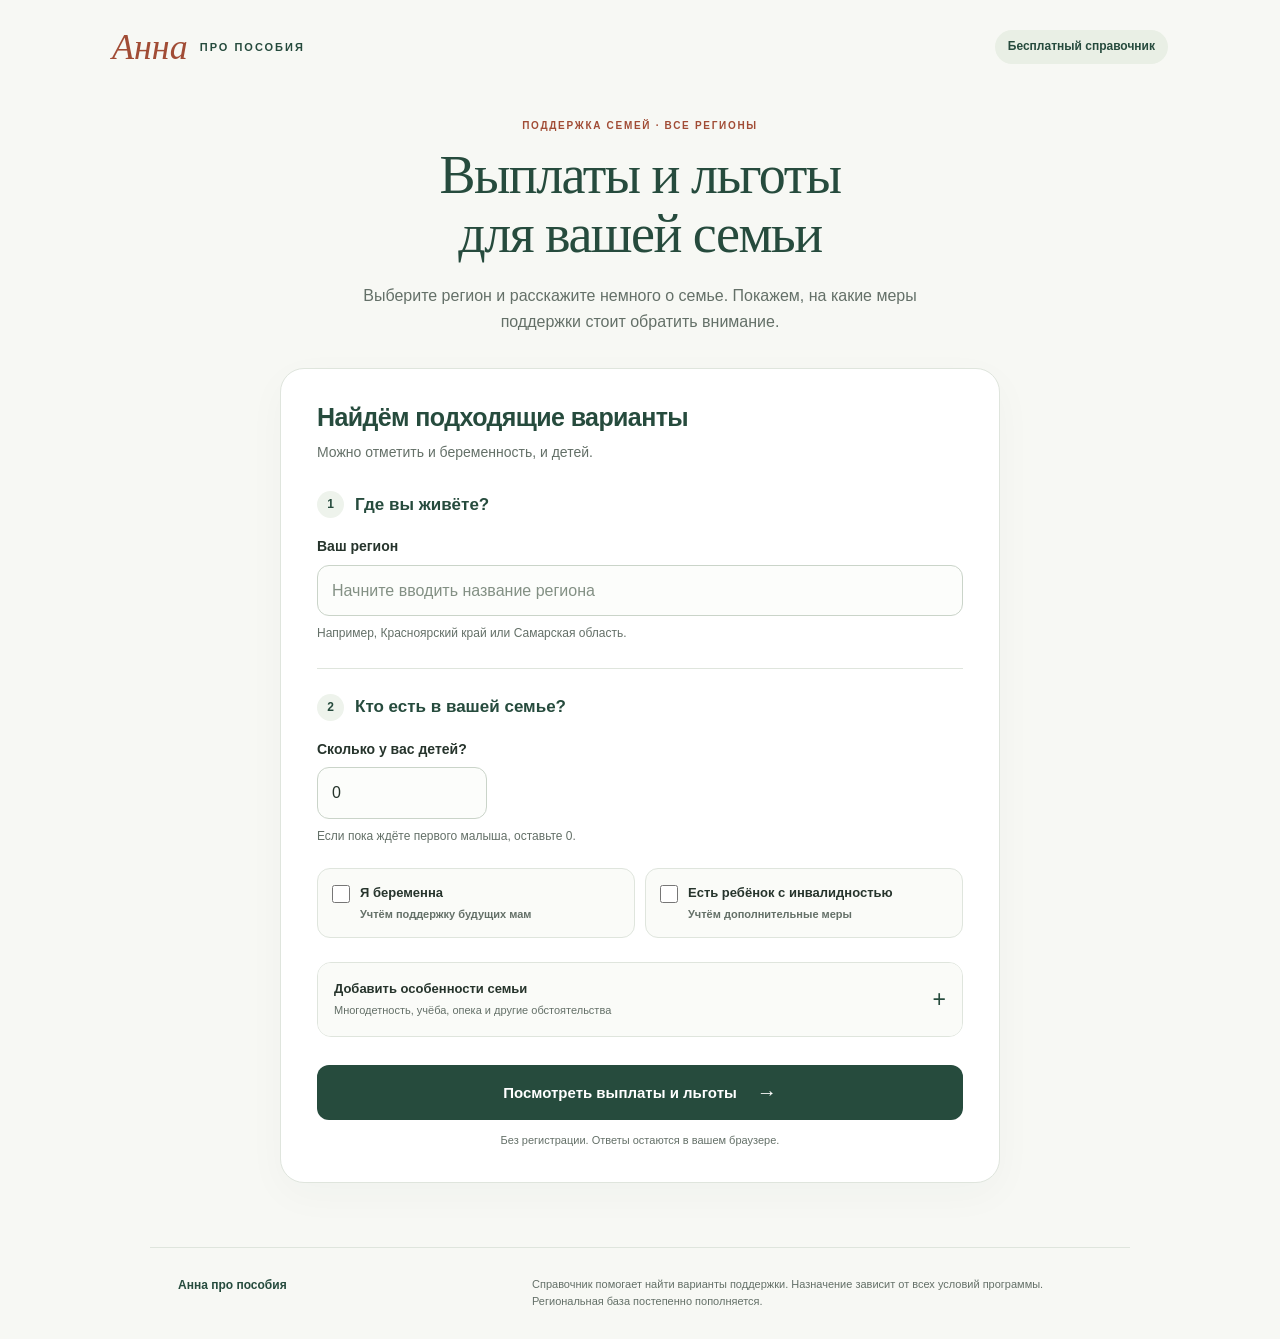
==== index.html @ 674f5c9d "Preserve verified coverage counts and correct federal age boundary matching" ====
<!doctype html>
<html lang="ru">
<head>
<meta charset="UTF-8"><meta name="viewport" content="width=device-width,initial-scale=1">
<meta name="description" content="Найдите выплаты и льготы для семьи в вашем регионе. Бесплатный навигатор Анны про пособия.">
<meta name="theme-color" content="#f7f8f4">
<title>Выплаты и льготы для семьи · Анна про пособия</title>
<link rel="stylesheet" href="styles.css?v=20261007-filter-v2">
</head>
<body>
<header><a class="brand" href="./" aria-label="Анна про пособия — главная"><b>Анна</b><span>ПРО ПОСОБИЯ</span></a><span class="badge">Бесплатный справочник</span></header>
<main>
<section class="hero"><p class="eyebrow">ПОДДЕРЖКА СЕМЕЙ · ВСЕ РЕГИОНЫ</p><h1>Выплаты и льготы<br>для вашей семьи</h1><p class="lead">Выберите регион и расскажите немного о семье. Покажем, на какие меры поддержки стоит обратить внимание.</p></section>
<section class="form-card" aria-labelledby="formTitle">
<div class="form-intro"><h2 id="formTitle">Найдём подходящие варианты</h2><p class="muted">Можно отметить и беременность, и детей.</p></div>
<form id="familyForm">
<div class="form-section"><div class="step-title"><span>1</span><h3>Где вы живёте?</h3></div>
<label for="region">Ваш регион</label><input id="region" list="regionOptions" autocomplete="off" placeholder="Начните вводить название региона" required aria-describedby="regionHint"><datalist id="regionOptions"></datalist><p id="regionHint" class="field-hint">Например, Красноярский край или Самарская область.</p></div>
<div class="form-section"><div class="step-title"><span>2</span><h3>Кто есть в вашей семье?</h3></div>
<input id="members" type="hidden" value="4">
<label for="children">Сколько у вас детей?</label><input id="children" type="number" inputmode="numeric" min="0" max="15" step="1" value="0" required aria-describedby="childrenHint"><p id="childrenHint" class="field-hint">Если пока ждёте первого малыша, оставьте 0.</p>
<div id="ages"></div>
<div class="toggles"><label class="check-card"><input id="pregnant" type="checkbox"><span><strong>Я беременна</strong><small>Учтём поддержку будущих мам</small></span></label><label class="check-card"><input id="disabledChild" type="checkbox"><span><strong>Есть ребёнок с инвалидностью</strong><small>Учтём дополнительные меры</small></span></label></div>
</div>
<details class="optional"><summary><span><strong>Добавить особенности семьи</strong><small>Многодетность, учёба, опека и другие обстоятельства</small></span><span class="plus" aria-hidden="true">+</span></summary>
<div class="optional-body"><p class="field-hint">Отметьте только то, что относится к вам. Остальное можно пропустить.</p>
<div id="extraQuestions"></div>
<fieldset class="context-box"><legend>Дополнительные обстоятельства</legend>
<label><input id="largeFamily" type="checkbox"> Семья имеет статус многодетной</label>
<label><input id="schoolChild" type="checkbox"> Есть ребёнок, который учится в школе или очно в колледже</label>
<label><input id="noKindergarten" type="checkbox"> Ребёнок не посещает детский сад из-за отсутствия места</label>
<label><input id="conscriptFamily" type="checkbox"> Муж или отец ребёнка служит по призыву</label>
<label><input id="fosterFamily" type="checkbox"> Есть усыновлённый ребёнок, опека или приёмная семья</label>
<label><input id="motherHeroine" type="checkbox"> Есть звание «Мать-героиня»</label>
</fieldset></div></details>
<div class="form-action"><button id="showMeasures" type="submit">Посмотреть выплаты и льготы <span aria-hidden="true">→</span></button><p id="privacyNote" class="privacy-note">Без регистрации. Ответы остаются в вашем браузере.</p></div>
</form>
</section>
<section id="results" class="hidden" aria-labelledby="resultsTitle" aria-live="polite">
<div class="result-head"><div><p class="eyebrow">ВАША ПОДБОРКА</p><h2 id="resultsTitle">Что стоит проверить</h2></div><button class="ghost" id="edit">Изменить ответы</button></div>
<p id="summary" class="summary"></p><div id="regionalStatus"></div><div id="cards"></div>
<div class="help"><p class="eyebrow">ЕСЛИ НУЖНО РАЗОБРАТЬСЯ ВМЕСТЕ</p><h2>Помогу проверить вашу ситуацию</h2><p class="muted">Разберём условия выплат и ваши вопросы на консультации.</p>
<div class="services">
<article><h3>Один вопрос</h3><strong>1 500 ₽</strong><p>Разберём один конкретный вопрос о выплатах или льготах.</p><a class="cta" href="https://t.me/annaproposobiya" target="_blank" rel="noopener">Задать вопрос</a></article>
<article><h3>Консультация</h3><strong>2 900 ₽</strong><p>Подробно обсудим вашу ситуацию и условия поддержки.</p><a class="cta secondary" href="https://t.me/annaproposobiya" target="_blank" rel="noopener">Записаться</a></article>
<article class="featured"><span>ПОДРОБНЫЙ РАЗБОР</span><h3>Аудит выплат семьи</h3><strong>4 900 ₽</strong><p>Проверим выплаты и льготы, которые могут быть доступны семье.</p><a class="cta secondary" href="https://t.me/annaproposobiya" target="_blank" rel="noopener">Заказать аудит</a></article>
</div><p class="contact">Напишите мне в Telegram — обсудим, какая помощь вам нужна.</p></div>
</section>
</main><footer><b>Анна про пособия</b><p>Справочник помогает найти варианты поддержки. Назначение зависит от всех условий программы. Региональная база постепенно пополняется.</p></footer>
<script src="app.js?v=20261007-filter-v2"></script></body></html>
---- styles.css ----
:root{--cream:#f7f8f4;--paper:#fff;--green:#264b3d;--terr:#a14c35;--gold:#af8135;--ink:#26342c;--muted:#647068;--line:#dfe5dd;--soft:#eef3ec;--radius:24px}
*{box-sizing:border-box}body{margin:0;background:var(--cream);color:var(--ink);font:16px/1.6 -apple-system,BlinkMacSystemFont,"Segoe UI",Arial,sans-serif}button,input,select{font:inherit}header{max-width:1120px;margin:auto;padding:26px 32px;display:flex;justify-content:space-between;align-items:center;gap:20px}.brand{display:flex;align-items:center;gap:12px;text-decoration:none;color:var(--green)}.brand b{font:italic 36px Georgia,serif;color:var(--terr)}.brand span{font-size:11px;font-weight:750;letter-spacing:2px;line-height:1.5}.badge{padding:7px 13px;border-radius:99px;background:#e9efe5;color:var(--green);font-size:12px;font-weight:650;white-space:nowrap}
main{max-width:980px;padding:0 28px 64px;margin:auto}.hero{text-align:center;max-width:760px;margin:24px auto 32px}.eyebrow{font-size:10px;font-weight:750;letter-spacing:1.7px;color:var(--terr);margin:0 0 12px}h1,h2,h3{margin:0;color:var(--green)}h1{font:500 clamp(34px,4.8vw,54px)/1.1 Georgia,serif;letter-spacing:-1.5px}h2{font-size:25px;line-height:1.3;letter-spacing:-.6px}h3{font-size:17px;line-height:1.45}.lead{max-width:600px;margin:18px auto 0;color:var(--muted);font-size:16px;line-height:1.65}.form-card{max-width:720px;margin:auto;background:var(--paper);border:1px solid var(--line);border-radius:var(--radius);padding:32px 36px;box-shadow:0 12px 40px #28463408}.form-intro{margin-bottom:28px}.muted{margin:8px 0 0;color:var(--muted);font-size:14px}.form-section+.form-section{border-top:1px solid var(--line);margin-top:25px;padding-top:25px}.step-title{display:flex;gap:11px;align-items:center;margin-bottom:17px}.step-title>span{width:27px;height:27px;display:grid;place-items:center;background:var(--soft);color:var(--green);border-radius:50%;font-size:12px;font-weight:750;flex-shrink:0}
label{display:block;margin:15px 0 7px;font-weight:650;font-size:14px}input:not([type=checkbox]):not([type=hidden]),select{width:100%;min-height:50px;border:1px solid #cad4c9;border-radius:12px;background:#fcfdfb;color:var(--ink);padding:12px 14px;font-size:16px}input::placeholder{color:#839084}#children{max-width:170px}.field-hint{font-size:12px;color:var(--muted);line-height:1.55;margin:8px 0 0}.grid2{display:grid;grid-template-columns:1fr 1fr;gap:14px}.age-grid{display:grid;grid-template-columns:repeat(3,minmax(0,1fr));gap:12px}#ages h3{font-size:14px;font-weight:650;margin-top:20px}#ages label{font-size:13px}.toggles{display:grid;grid-template-columns:1fr 1fr;gap:10px;margin-top:22px}.toggles label{display:flex;align-items:flex-start;gap:10px;background:#fafbf8;padding:14px;border:1px solid var(--line);border-radius:13px;margin:0;cursor:pointer}.check-card:has(input:checked){background:#eef4ea;border-color:#86a481}.check-card strong{display:block;font-size:13px;line-height:1.5}.check-card small{display:block;color:var(--muted);font-size:11px;line-height:1.5;margin-top:4px}input[type=checkbox]{width:18px;height:18px;accent-color:var(--green);flex:0 0 18px;margin:2px 0 0}
.optional{margin-top:24px;border:1px solid var(--line);border-radius:14px;overflow:hidden}.optional>summary{list-style:none;display:flex;gap:12px;align-items:center;justify-content:space-between;padding:16px;cursor:pointer;background:#fafbf8}.optional>summary::-webkit-details-marker{display:none}.optional summary strong{font-size:13px;display:block}.optional summary small{display:block;font-size:11px;color:var(--muted);margin-top:3px}.plus{font-size:23px;font-weight:400;color:var(--green)}.optional[open] .plus{transform:rotate(45deg)}.optional-body{padding:0 18px 16px}.optional-body label:has(input[type=checkbox]){display:flex;align-items:flex-start;gap:10px;font-weight:400;font-size:13px;padding:6px 0;line-height:1.5}.context-box{border:0;border-top:1px solid var(--line);padding:15px 0 0;margin:20px 0 0;min-width:0}.context-box legend{font-size:12px;font-weight:650;padding:0 8px 0 0;color:var(--muted)}
.form-action{margin-top:28px}button,.cta{border:0;border-radius:12px;background:var(--green);color:#fff;font-weight:650;font-size:15px;cursor:pointer;min-height:50px;padding:13px 20px;text-decoration:none;line-height:1.45}#showMeasures{width:100%;display:flex;align-items:center;justify-content:center;gap:20px}#showMeasures span{font-size:20px}button:hover,.cta:hover{filter:brightness(1.08)}button:disabled{opacity:.6;cursor:wait}.privacy-note{font-size:11px;color:var(--muted);text-align:center;margin:12px 0 0}a{color:var(--terr)}button:focus-visible,a:focus-visible,input:focus-visible,select:focus-visible,summary:focus-visible{outline:3px solid #b8955366;outline-offset:3px}.hidden{display:none!important}
#results{padding-top:46px;scroll-margin-top:20px}.result-head{display:flex;align-items:center;justify-content:space-between;gap:16px}.result-head .eyebrow{margin-bottom:7px}.ghost{background:#fff;color:var(--green);border:1px solid var(--line);font-size:12px;min-height:42px;padding:10px 14px;white-space:nowrap}.summary{font-size:13px;color:var(--muted);margin:12px 0 20px}.notice{padding:16px 18px;border:1px solid #e5dcca;border-radius:14px;background:#fcf8ee;margin:18px 0;font-size:13px;line-height:1.6}.notice strong{font-size:13px}.notice p{margin:6px 0 0;color:#6b665a}.notice summary{cursor:pointer}.group-title{font-size:18px;margin:30px 0 13px;display:flex;align-items:center;gap:10px}.count{display:inline-grid;place-items:center;min-width:23px;height:23px;padding:0 6px;font-size:11px;border-radius:99px;background:#e8eee4;font-weight:650}.measure{background:#fff;border:1px solid var(--line);border-radius:15px;margin:10px 0;overflow:hidden}.measure.compact summary{list-style:none;display:flex;align-items:center;gap:15px;justify-content:space-between;cursor:pointer;padding:20px}.measure.compact summary::-webkit-details-marker{display:none}.measure-label{min-width:0}.measure-name{display:block;font-size:15px;font-weight:650;line-height:1.5;color:var(--green)}.measure-teaser{display:block;margin-top:5px;font-size:12px;font-weight:500;color:var(--terr);line-height:1.5}.chev{font-size:11px;color:var(--muted);flex-shrink:0;max-width:100px;text-align:right;line-height:1.45}.measure details[open]>summary{background:#fafbf8}.measure-details{padding:4px 20px 20px;border-top:1px solid var(--line);font-size:14px}.measure-details p{line-height:1.65}.small{font-size:12px;line-height:1.6;color:var(--muted)}.conditions{margin:15px 0;padding:15px;background:#f4f6f0;border-radius:10px;font-size:13px}.conditions ul,.legal-list ul{padding-left:20px;margin:8px 0 0}.conditions li,.legal-list li{margin:6px 0}.source-disclosure{margin-top:15px;border-top:1px solid var(--line);padding-top:12px}.measure .source-disclosure summary{display:block;padding:0;background:transparent;font-size:12px;color:var(--muted)}.source-disclosure a{font-size:12px}.legal-list{font-size:12px;margin-top:12px}.preliminary{margin-top:32px;padding-top:3px;border-top:1px solid var(--line)}.preliminary .measure{background:#fdfcf8}.preliminary .group-title{margin-top:23px}
.help{margin-top:44px;padding:28px;border:1px solid var(--line);border-radius:var(--radius);background:#eef2e9}.help h2{font-size:23px}.services{display:grid;grid-template-columns:repeat(3,minmax(0,1fr));gap:12px;margin-top:24px}.services article{display:flex;flex-direction:column;padding:20px;border:1px solid var(--line);border-radius:14px;background:#fff}.services h3{font-size:15px;margin:0 0 10px}.services strong{font-size:24px;font-weight:650;color:var(--green)}.services p{font-size:12px;color:var(--muted);line-height:1.6;margin:10px 0 20px}.services .cta{display:grid;place-items:center;text-align:center;margin-top:auto;font-size:12px;min-height:44px;padding:10px}.services .featured{border-color:#b5c4af}.featured>span{font-size:9px;letter-spacing:1px;color:var(--terr);margin-bottom:8px}.contact{font-size:12px;margin:18px 0 0;color:var(--muted)}
footer{border-top:1px solid var(--line);padding:28px;max-width:980px;margin:auto;display:flex;gap:30px;justify-content:space-between;align-items:flex-start;font-size:11px;color:var(--muted)}footer b{font-size:12px;color:var(--green);white-space:nowrap}footer p{max-width:570px;margin:0}
@media(max-width:700px){header{padding:18px 20px}.brand{gap:8px}.brand b{font-size:30px}.brand span{font-size:9px;letter-spacing:1.3px}.badge{font-size:10px;padding:6px 9px}main{padding:0 16px 40px}.hero{margin:16px auto 24px}.hero .eyebrow{font-size:9px;letter-spacing:1.2px}h1{font-size:38px;letter-spacing:-1px}.lead{font-size:14px;padding:0 9px;margin-top:15px}.form-card{padding:23px 20px;border-radius:20px}.form-intro{margin-bottom:24px}h2{font-size:21px}.form-intro .muted{font-size:12px}.step-title h3{font-size:15px}.toggles{grid-template-columns:1fr}.check-card small{font-size:12px}.check-card strong{font-size:14px}.optional>summary{padding:14px}.optional summary small{font-size:11px}.age-grid{grid-template-columns:repeat(2,minmax(0,1fr))}.grid2{grid-template-columns:1fr}#results{padding-top:36px}.result-head{align-items:flex-start}.result-head h2{font-size:23px}.ghost{font-size:11px;padding:8px 10px;min-height:38px}.measure.compact summary{padding:16px;gap:12px}.measure-name{font-size:14px}.measure-details{padding:0 16px 16px}.preliminary .chev{font-size:10px;max-width:80px}.help{padding:22px 18px}.services{grid-template-columns:1fr}.services article{padding:19px}.services h3{font-size:17px}.services p{font-size:13px}.services .cta{font-size:14px}.contact{font-size:12px}footer{display:block;padding:24px 20px}footer p{margin-top:9px}}
@media(max-width:360px){h1{font-size:33px}.badge{font-size:9px}.brand span{font-size:8px}.form-card{padding:20px 16px}.result-head{flex-wrap:wrap}.age-grid{grid-template-columns:1fr}}
@media(prefers-reduced-motion:reduce){*{scroll-behavior:auto!important;transition:none!important}}
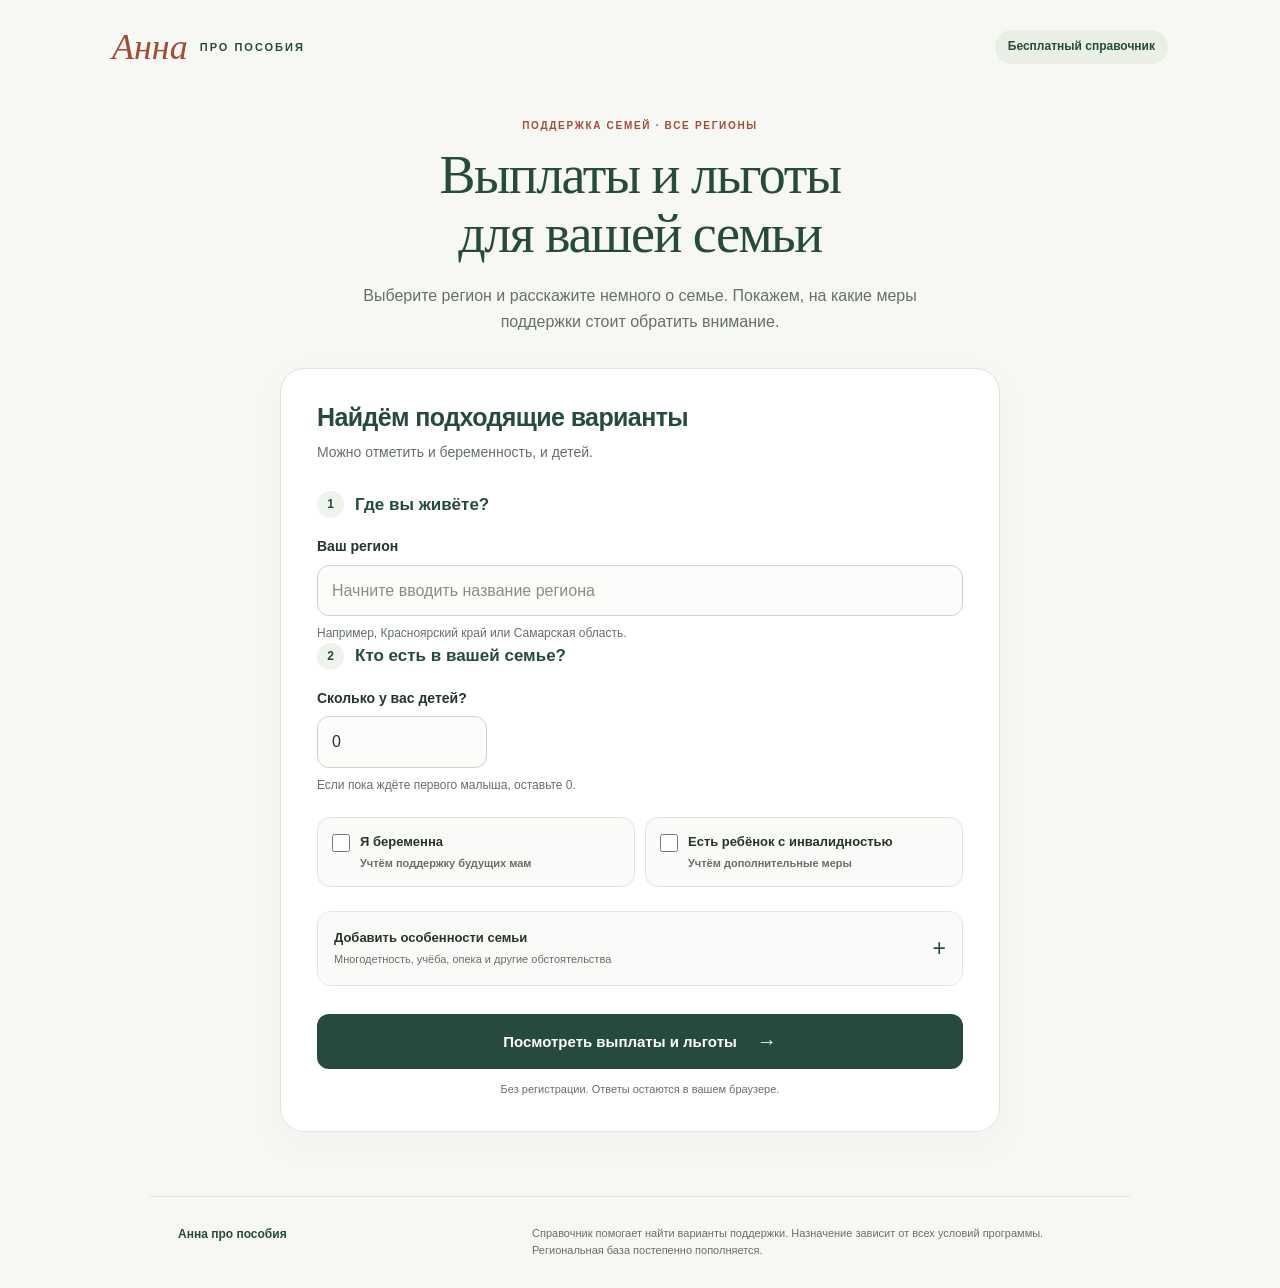
==== commit ea5f0b70: "Audit all 95 Krasnoyarsk source entries and constrain municipal recommendations" ====
--- a/index.html
+++ b/index.html
@@ -5,7 +5,7 @@
 <meta name="description" content="Найдите выплаты и льготы для семьи в вашем регионе. Бесплатный навигатор Анны про пособия.">
 <meta name="theme-color" content="#f7f8f4">
 <title>Выплаты и льготы для семьи · Анна про пособия</title>
-<link rel="stylesheet" href="styles.css?v=20261007-filter-v2">
+<link rel="stylesheet" href="styles.css?v=20261008-twins-v5">
 </head>
 <body>
 <header><a class="brand" href="./" aria-label="Анна про пособия — главная"><b>Анна</b><span>ПРО ПОСОБИЯ</span></a><span class="badge">Бесплатный справочник</span></header>
@@ -16,6 +16,7 @@
 <form id="familyForm">
 <div class="form-section"><div class="step-title"><span>1</span><h3>Где вы живёте?</h3></div>
 <label for="region">Ваш регион</label><input id="region" list="regionOptions" autocomplete="off" placeholder="Начните вводить название региона" required aria-describedby="regionHint"><datalist id="regionOptions"></datalist><p id="regionHint" class="field-hint">Например, Красноярский край или Самарская область.</p></div>
+<div id="municipalityWrap" hidden><label for="municipality">Живёте в самом Красноярске?</label><select id="municipality"><option value="">Пока не уточнять</option><option value="Красноярск">Да, в городе Красноярске</option><option value="other">Нет, в другом населённом пункте</option></select><p class="field-hint">Ответ нужен для городских выплат, которые не действуют во всём крае.</p></div>
 <div class="form-section"><div class="step-title"><span>2</span><h3>Кто есть в вашей семье?</h3></div>
 <input id="members" type="hidden" value="4">
 <label for="children">Сколько у вас детей?</label><input id="children" type="number" inputmode="numeric" min="0" max="15" step="1" value="0" required aria-describedby="childrenHint"><p id="childrenHint" class="field-hint">Если пока ждёте первого малыша, оставьте 0.</p>
@@ -28,6 +29,7 @@
 <fieldset class="context-box"><legend>Дополнительные обстоятельства</legend>
 <label><input id="largeFamily" type="checkbox"> Семья имеет статус многодетной</label>
 <label><input id="schoolChild" type="checkbox"> Есть ребёнок, который учится в школе или очно в колледже</label>
+<label><input id="kindergartenAttendance" type="checkbox"> Есть ребёнок, который посещает детский сад, и вы оплачиваете присмотр и уход</label>
 <label><input id="noKindergarten" type="checkbox"> Ребёнок не посещает детский сад из-за отсутствия места</label>
 <label><input id="conscriptFamily" type="checkbox"> Муж или отец ребёнка служит по призыву</label>
 <label><input id="fosterFamily" type="checkbox"> Есть усыновлённый ребёнок, опека или приёмная семья</label>
@@ -38,7 +40,7 @@
 </section>
 <section id="results" class="hidden" aria-labelledby="resultsTitle" aria-live="polite">
 <div class="result-head"><div><p class="eyebrow">ВАША ПОДБОРКА</p><h2 id="resultsTitle">Что стоит проверить</h2></div><button class="ghost" id="edit">Изменить ответы</button></div>
-<p id="summary" class="summary"></p><div id="regionalStatus"></div><div id="cards"></div>
+<p class="field-hint"><a href="./krasnoyarsk-audit.html">Весь перечень Красноярского края: условия, повторы и отменённые меры →</a></p><p id="summary" class="summary"></p><div id="regionalStatus"></div><div id="cards"></div>
 <div class="help"><p class="eyebrow">ЕСЛИ НУЖНО РАЗОБРАТЬСЯ ВМЕСТЕ</p><h2>Помогу проверить вашу ситуацию</h2><p class="muted">Разберём условия выплат и ваши вопросы на консультации.</p>
 <div class="services">
 <article><h3>Один вопрос</h3><strong>1 500 ₽</strong><p>Разберём один конкретный вопрос о выплатах или льготах.</p><a class="cta" href="https://t.me/annaproposobiya" target="_blank" rel="noopener">Задать вопрос</a></article>
@@ -47,4 +49,4 @@
 </div><p class="contact">Напишите мне в Telegram — обсудим, какая помощь вам нужна.</p></div>
 </section>
 </main><footer><b>Анна про пособия</b><p>Справочник помогает найти варианты поддержки. Назначение зависит от всех условий программы. Региональная база постепенно пополняется.</p></footer>
-<script src="app.js?v=20261007-filter-v2"></script></body></html>+<script src="app.js?v=20261008-twins-v5"></script></body></html>
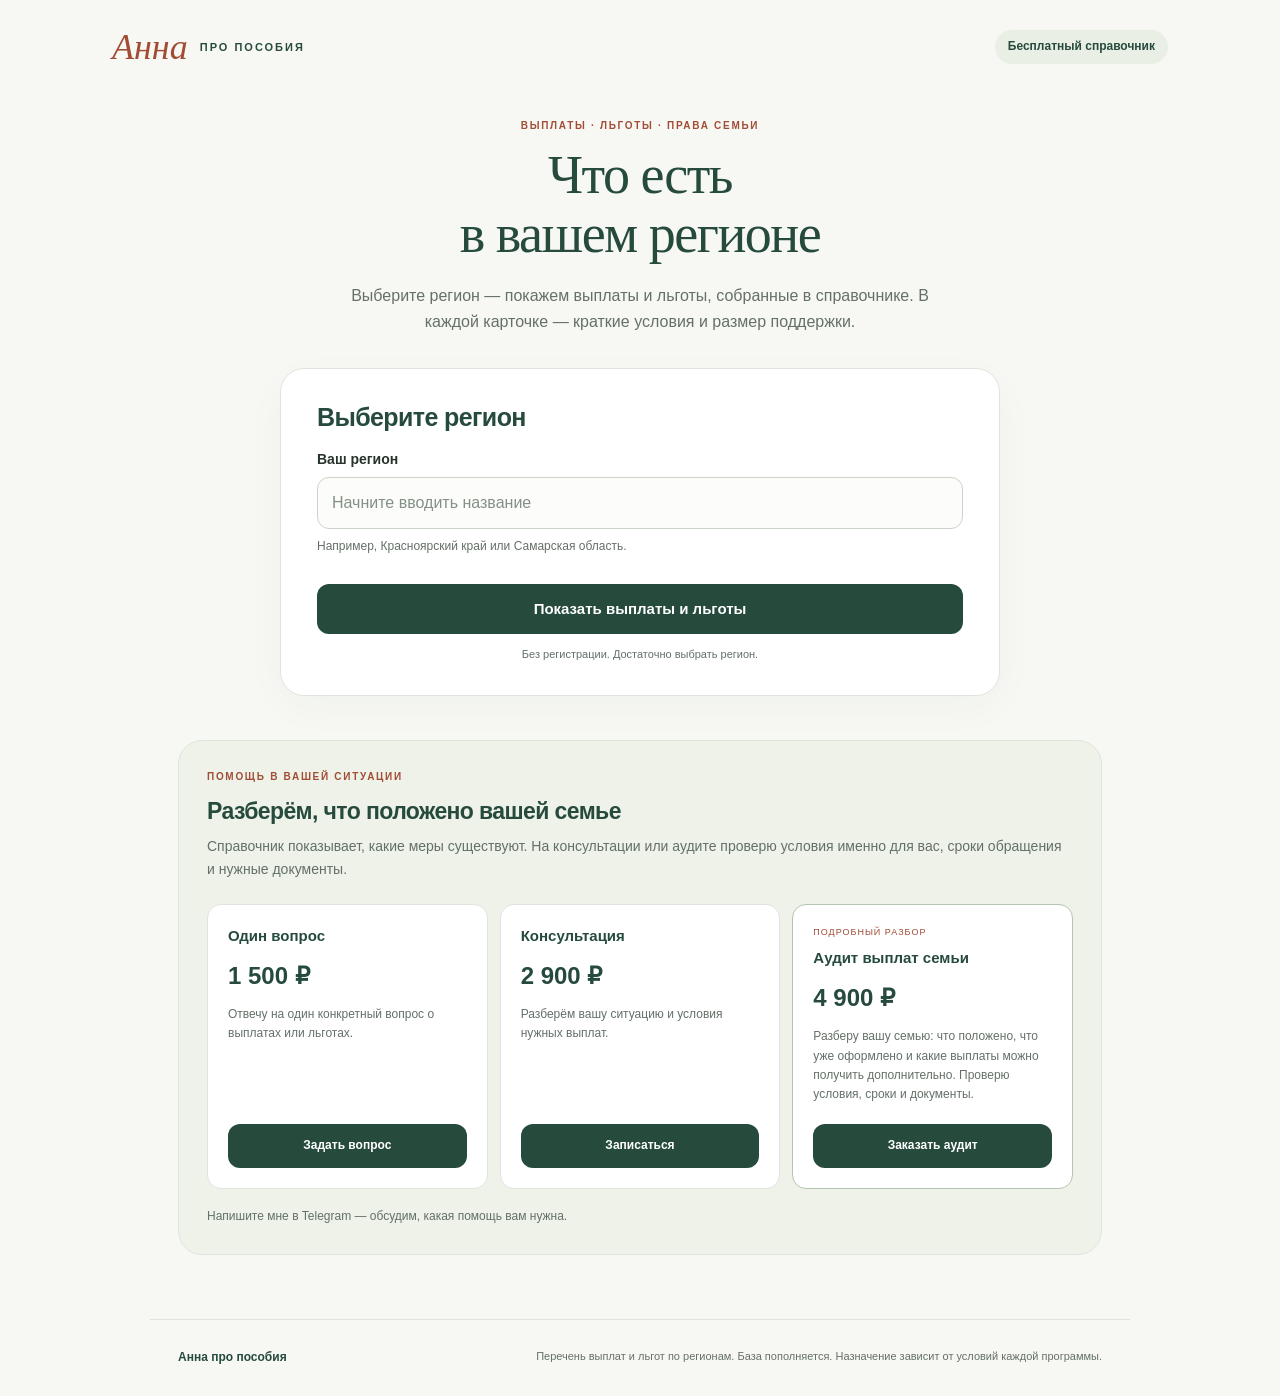
==== commit 3d21b67b: "Replace family matching questionnaire with region-only benefits directory" ====
--- a/index.html
+++ b/index.html
@@ -2,51 +2,23 @@
 <html lang="ru">
 <head>
 <meta charset="UTF-8"><meta name="viewport" content="width=device-width,initial-scale=1">
-<meta name="description" content="Найдите выплаты и льготы для семьи в вашем регионе. Бесплатный навигатор Анны про пособия.">
+<meta name="description" content="Найдите выплаты и льготы для семьи в вашем регионе. Бесплатный справочник Анны про пособия.">
 <meta name="theme-color" content="#f7f8f4">
 <title>Выплаты и льготы для семьи · Анна про пособия</title>
-<link rel="stylesheet" href="styles.css?v=20261008-twins-v5">
+<link rel="stylesheet" href="styles.css?v=20261011-directory-v1">
 </head>
 <body>
 <header><a class="brand" href="./" aria-label="Анна про пособия — главная"><b>Анна</b><span>ПРО ПОСОБИЯ</span></a><span class="badge">Бесплатный справочник</span></header>
 <main>
-<section class="hero"><p class="eyebrow">ПОДДЕРЖКА СЕМЕЙ · ВСЕ РЕГИОНЫ</p><h1>Выплаты и льготы<br>для вашей семьи</h1><p class="lead">Выберите регион и расскажите немного о семье. Покажем, на какие меры поддержки стоит обратить внимание.</p></section>
-<section class="form-card" aria-labelledby="formTitle">
-<div class="form-intro"><h2 id="formTitle">Найдём подходящие варианты</h2><p class="muted">Можно отметить и беременность, и детей.</p></div>
-<form id="familyForm">
-<div class="form-section"><div class="step-title"><span>1</span><h3>Где вы живёте?</h3></div>
-<label for="region">Ваш регион</label><input id="region" list="regionOptions" autocomplete="off" placeholder="Начните вводить название региона" required aria-describedby="regionHint"><datalist id="regionOptions"></datalist><p id="regionHint" class="field-hint">Например, Красноярский край или Самарская область.</p></div>
-<div id="municipalityWrap" hidden><label for="municipality">Живёте в самом Красноярске?</label><select id="municipality"><option value="">Пока не уточнять</option><option value="Красноярск">Да, в городе Красноярске</option><option value="other">Нет, в другом населённом пункте</option></select><p class="field-hint">Ответ нужен для городских выплат, которые не действуют во всём крае.</p></div>
-<div class="form-section"><div class="step-title"><span>2</span><h3>Кто есть в вашей семье?</h3></div>
-<input id="members" type="hidden" value="4">
-<label for="children">Сколько у вас детей?</label><input id="children" type="number" inputmode="numeric" min="0" max="15" step="1" value="0" required aria-describedby="childrenHint"><p id="childrenHint" class="field-hint">Если пока ждёте первого малыша, оставьте 0.</p>
-<div id="ages"></div>
-<div class="toggles"><label class="check-card"><input id="pregnant" type="checkbox"><span><strong>Я беременна</strong><small>Учтём поддержку будущих мам</small></span></label><label class="check-card"><input id="disabledChild" type="checkbox"><span><strong>Есть ребёнок с инвалидностью</strong><small>Учтём дополнительные меры</small></span></label></div>
-</div>
-<details class="optional"><summary><span><strong>Добавить особенности семьи</strong><small>Многодетность, учёба, опека и другие обстоятельства</small></span><span class="plus" aria-hidden="true">+</span></summary>
-<div class="optional-body"><p class="field-hint">Отметьте только то, что относится к вам. Остальное можно пропустить.</p>
-<div id="extraQuestions"></div>
-<fieldset class="context-box"><legend>Дополнительные обстоятельства</legend>
-<label><input id="largeFamily" type="checkbox"> Семья имеет статус многодетной</label>
-<label><input id="schoolChild" type="checkbox"> Есть ребёнок, который учится в школе или очно в колледже</label>
-<label><input id="kindergartenAttendance" type="checkbox"> Есть ребёнок, который посещает детский сад, и вы оплачиваете присмотр и уход</label>
-<label><input id="noKindergarten" type="checkbox"> Ребёнок не посещает детский сад из-за отсутствия места</label>
-<label><input id="conscriptFamily" type="checkbox"> Муж или отец ребёнка служит по призыву</label>
-<label><input id="fosterFamily" type="checkbox"> Есть усыновлённый ребёнок, опека или приёмная семья</label>
-<label><input id="motherHeroine" type="checkbox"> Есть звание «Мать-героиня»</label>
-</fieldset></div></details>
-<div class="form-action"><button id="showMeasures" type="submit">Посмотреть выплаты и льготы <span aria-hidden="true">→</span></button><p id="privacyNote" class="privacy-note">Без регистрации. Ответы остаются в вашем браузере.</p></div>
-</form>
-</section>
-<section id="results" class="hidden" aria-labelledby="resultsTitle" aria-live="polite">
-<div class="result-head"><div><p class="eyebrow">ВАША ПОДБОРКА</p><h2 id="resultsTitle">Что стоит проверить</h2></div><button class="ghost" id="edit">Изменить ответы</button></div>
-<p class="field-hint"><a href="./krasnoyarsk-audit.html">Весь перечень Красноярского края: условия, повторы и отменённые меры →</a></p><p id="summary" class="summary"></p><div id="regionalStatus"></div><div id="cards"></div>
-<div class="help"><p class="eyebrow">ЕСЛИ НУЖНО РАЗОБРАТЬСЯ ВМЕСТЕ</p><h2>Помогу проверить вашу ситуацию</h2><p class="muted">Разберём условия выплат и ваши вопросы на консультации.</p>
+<section class="hero"><p class="eyebrow">ВЫПЛАТЫ · ЛЬГОТЫ · ПРАВА СЕМЬИ</p><h1>Что есть<br>в вашем регионе</h1><p class="lead">Выберите регион — покажем выплаты и льготы, собранные в справочнике. В каждой карточке — краткие условия и размер поддержки.</p></section>
+<section class="form-card" aria-labelledby="formTitle"><h2 id="formTitle">Выберите регион</h2><form id="regionForm"><label for="region">Ваш регион</label><input id="region" list="regionOptions" autocomplete="off" placeholder="Начните вводить название" required aria-describedby="regionHint"><datalist id="regionOptions"></datalist><p class="field-hint" id="regionHint">Например, Красноярский край или Самарская область.</p><div class="form-action"><button id="showMeasures" type="submit">Показать выплаты и льготы</button><p id="loadingNote" class="privacy-note" role="status">Загружаем список регионов…</p></div></form></section>
+<section id="results" hidden aria-labelledby="resultsTitle"><div class="result-head"><div><p class="eyebrow">СПРАВОЧНИК РЕГИОНА</p><h2 id="resultsTitle"></h2><p id="directoryCount" class="summary"></p></div></div><p class="directory-intro">Здесь собраны меры для разных семей. Откройте карточку, чтобы узнать, кому она предназначена. Местные льготы действуют только на указанной территории.</p><div id="regionalStatus" class="field-hint"></div>
+<div class="audit-invite"><div><strong>Хотите понять, что положено вашей семье?</strong><p>На аудите проверю вашу ситуацию, уже оформленные выплаты и то, что можно получить дополнительно.</p></div><a href="#familyAudit">Подробнее об аудите →</a></div>
+<label for="directorySearch">Найти выплату или льготу</label><input id="directorySearch" type="search" placeholder="Например, маткапитал, детский сад или жильё"><div id="cards"></div><p id="searchEmpty" hidden role="status">Ничего не найдено. Попробуйте другое слово.</p><div id="preliminary"></div></section>
+<section id="familyAudit" class="help"><p class="eyebrow">ПОМОЩЬ В ВАШЕЙ СИТУАЦИИ</p><h2>Разберём, что положено вашей семье</h2><p class="muted">Справочник показывает, какие меры существуют. На консультации или аудите проверю условия именно для вас, сроки обращения и нужные документы.</p>
 <div class="services">
-<article><h3>Один вопрос</h3><strong>1 500 ₽</strong><p>Разберём один конкретный вопрос о выплатах или льготах.</p><a class="cta" href="https://t.me/annaproposobiya" target="_blank" rel="noopener">Задать вопрос</a></article>
-<article><h3>Консультация</h3><strong>2 900 ₽</strong><p>Подробно обсудим вашу ситуацию и условия поддержки.</p><a class="cta secondary" href="https://t.me/annaproposobiya" target="_blank" rel="noopener">Записаться</a></article>
-<article class="featured"><span>ПОДРОБНЫЙ РАЗБОР</span><h3>Аудит выплат семьи</h3><strong>4 900 ₽</strong><p>Проверим выплаты и льготы, которые могут быть доступны семье.</p><a class="cta secondary" href="https://t.me/annaproposobiya" target="_blank" rel="noopener">Заказать аудит</a></article>
-</div><p class="contact">Напишите мне в Telegram — обсудим, какая помощь вам нужна.</p></div>
-</section>
-</main><footer><b>Анна про пособия</b><p>Справочник помогает найти варианты поддержки. Назначение зависит от всех условий программы. Региональная база постепенно пополняется.</p></footer>
-<script src="app.js?v=20261008-twins-v5"></script></body></html>+<article><h3>Один вопрос</h3><strong>1 500 ₽</strong><p>Отвечу на один конкретный вопрос о выплатах или льготах.</p><a class="cta" href="https://t.me/annaproposobiya" target="_blank" rel="noopener">Задать вопрос</a></article>
+<article><h3>Консультация</h3><strong>2 900 ₽</strong><p>Разберём вашу ситуацию и условия нужных выплат.</p><a class="cta secondary" href="https://t.me/annaproposobiya" target="_blank" rel="noopener">Записаться</a></article>
+<article class="featured"><span>ПОДРОБНЫЙ РАЗБОР</span><h3>Аудит выплат семьи</h3><strong>4 900 ₽</strong><p>Разберу вашу семью: что положено, что уже оформлено и какие выплаты можно получить дополнительно. Проверю условия, сроки и документы.</p><a class="cta secondary" href="https://t.me/annaproposobiya" target="_blank" rel="noopener">Заказать аудит</a></article>
+</div><p class="contact">Напишите мне в Telegram — обсудим, какая помощь вам нужна.</p>
+</section></main><footer><b>Анна про пособия</b><p>Перечень выплат и льгот по регионам. База пополняется. Назначение зависит от условий каждой программы.</p></footer><script src="app.js?v=20261011-directory-v1"></script></body></html>
--- a/styles.css
+++ b/styles.css
@@ -10,3 +10,8 @@
 @media(max-width:700px){header{padding:18px 20px}.brand{gap:8px}.brand b{font-size:30px}.brand span{font-size:9px;letter-spacing:1.3px}.badge{font-size:10px;padding:6px 9px}main{padding:0 16px 40px}.hero{margin:16px auto 24px}.hero .eyebrow{font-size:9px;letter-spacing:1.2px}h1{font-size:38px;letter-spacing:-1px}.lead{font-size:14px;padding:0 9px;margin-top:15px}.form-card{padding:23px 20px;border-radius:20px}.form-intro{margin-bottom:24px}h2{font-size:21px}.form-intro .muted{font-size:12px}.step-title h3{font-size:15px}.toggles{grid-template-columns:1fr}.check-card small{font-size:12px}.check-card strong{font-size:14px}.optional>summary{padding:14px}.optional summary small{font-size:11px}.age-grid{grid-template-columns:repeat(2,minmax(0,1fr))}.grid2{grid-template-columns:1fr}#results{padding-top:36px}.result-head{align-items:flex-start}.result-head h2{font-size:23px}.ghost{font-size:11px;padding:8px 10px;min-height:38px}.measure.compact summary{padding:16px;gap:12px}.measure-name{font-size:14px}.measure-details{padding:0 16px 16px}.preliminary .chev{font-size:10px;max-width:80px}.help{padding:22px 18px}.services{grid-template-columns:1fr}.services article{padding:19px}.services h3{font-size:17px}.services p{font-size:13px}.services .cta{font-size:14px}.contact{font-size:12px}footer{display:block;padding:24px 20px}footer p{margin-top:9px}}
 @media(max-width:360px){h1{font-size:33px}.badge{font-size:9px}.brand span{font-size:8px}.form-card{padding:20px 16px}.result-head{flex-wrap:wrap}.age-grid{grid-template-columns:1fr}}
 @media(prefers-reduced-motion:reduce){*{scroll-behavior:auto!important;transition:none!important}}
+
+[hidden]{display:none!important}.profile-group{margin-top:12px;border-top:1px solid var(--line);padding-top:12px}.profile-group>summary{font-weight:650;color:var(--green);cursor:pointer}.catalog{margin:24px auto 0;max-width:720px;background:white;padding:24px;border:1px solid var(--line);border-radius:20px}.catalog>summary{font-weight:650;color:var(--green);cursor:pointer}#catalogCards{margin-top:20px}.catalog .measure{margin-bottom:10px}#regionalQuestions{margin-top:20px}
+
+
+.directory-intro{font-size:14px;color:var(--muted);max-width:700px}.audit-invite{margin:24px 0;padding:20px;border-radius:16px;background:var(--soft);display:flex;gap:20px;align-items:center;justify-content:space-between}.audit-invite strong{font-size:15px;color:var(--green)}.audit-invite p{font-size:13px;color:var(--muted);margin:6px 0 0}.audit-invite a{font-size:13px;white-space:nowrap}#familyAudit{scroll-margin-top:24px}.directory-group{margin-top:20px}@media(max-width:700px){.audit-invite{display:block}.audit-invite a{display:inline-block;margin-top:12px}}
